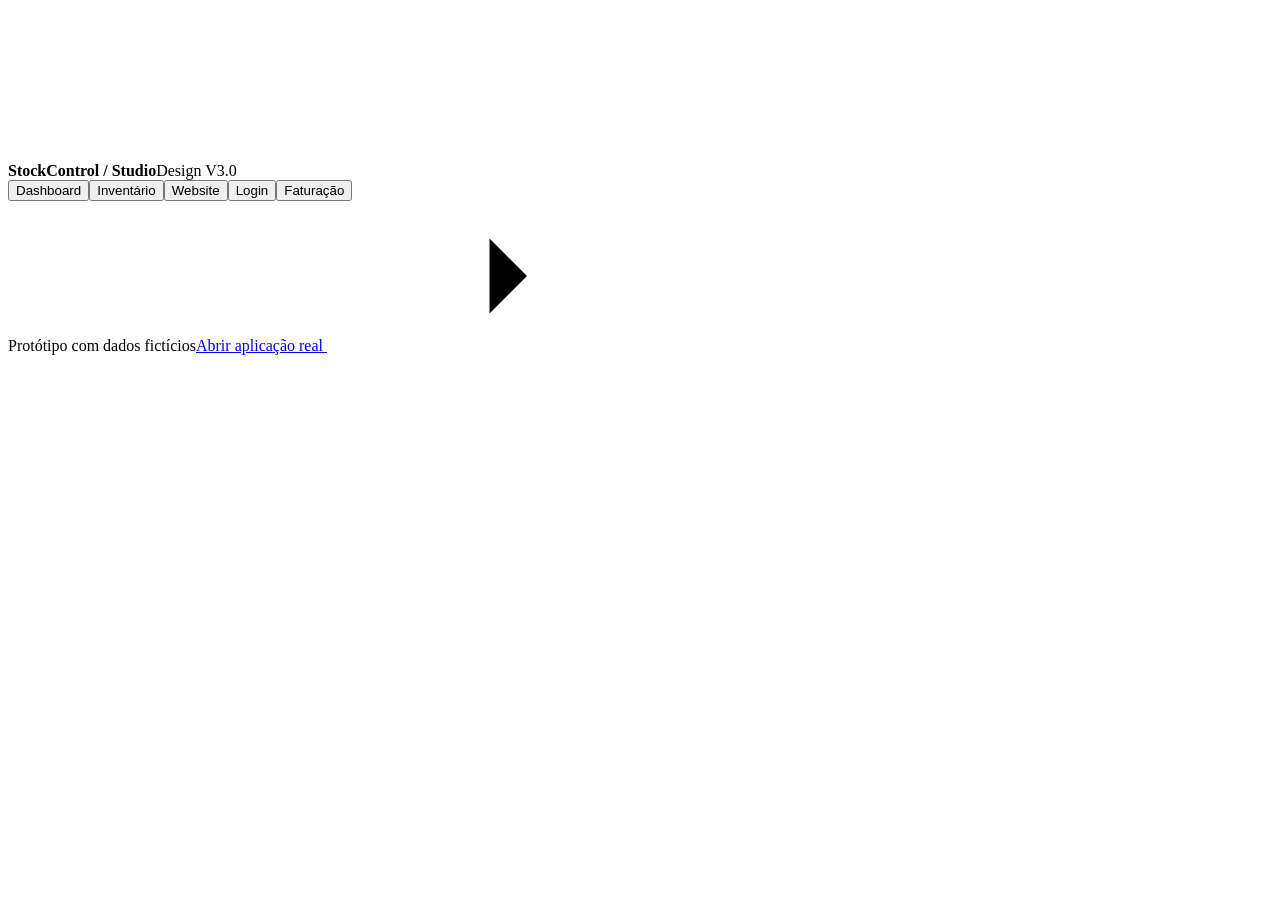
==== portal_php/public/assets/design-v3/index.html @ a8cc41ec "feat(design-v3): add index.html for validated preview" ====
<!doctype html>
<html lang="pt-PT">
<head>
<meta charset="UTF-8"><meta name="viewport" content="width=device-width,initial-scale=1">
<meta name="theme-color" content="#101a2a">
<title>StockControl · Design V3 — protótipo</title>
<link rel="stylesheet" href="styles.css">
</head>
<body>
<svg class="svg-defs" xmlns="http://www.w3.org/2000/svg"><defs>
<symbol id="ic-logo" viewBox="0 0 24 24"><path d="m12 2 9 5.1v9.8L12 22l-9-5.1V7.1L12 2Z"/><path d="M3.4 7.4 12 12l8.6-4.6M12 12v10"/></symbol>
<symbol id="ic-grid" viewBox="0 0 24 24"><rect x="3" y="3" width="7" height="7" rx="1.5"/><rect x="14" y="3" width="7" height="7" rx="1.5"/><rect x="3" y="14" width="7" height="7" rx="1.5"/><rect x="14" y="14" width="7" height="7" rx="1.5"/></symbol>
<symbol id="ic-package" viewBox="0 0 24 24"><path d="m12 2 9 5v10l-9 5-9-5V7l9-5Z"/><path d="m3 7 9 5 9-5M12 12v10M8 4.2l9 5"/></symbol>
<symbol id="ic-arrows" viewBox="0 0 24 24"><path d="M4 7h16m-4-4 4 4-4 4M20 17H4m4-4-4 4 4 4"/></symbol>
<symbol id="ic-layers" viewBox="0 0 24 24"><path d="m12 3 9 5-9 5-9-5 9-5Zm-9 10 9 5 9-5M3 18l9 4 9-4"/></symbol>
<symbol id="ic-scan" viewBox="0 0 24 24"><path d="M8 3H4v5m12-5h4v5M4 16v5h4m12-5v5h-4M7 12h10M8 9v6m3-6v6m3-6v6m3-6v6"/></symbol>
<symbol id="ic-chart" viewBox="0 0 24 24"><path d="M3 20h18M6 16V9m6 7V4m6 12v-6"/></symbol>
<symbol id="ic-file" viewBox="0 0 24 24"><path d="M6 2h8l5 5v15H6a2 2 0 0 1-2-2V4a2 2 0 0 1 2-2ZM14 2v6h5M9 13h7m-7 4h7"/></symbol>
<symbol id="ic-mail" viewBox="0 0 24 24"><rect x="3" y="5" width="18" height="14" rx="2"/><path d="m3 7 9 6 9-6"/></symbol>
<symbol id="ic-credit" viewBox="0 0 24 24"><rect x="2" y="5" width="20" height="14" rx="3"/><path d="M2 10h20M6 15h6"/></symbol>
<symbol id="ic-settings" viewBox="0 0 24 24"><path d="M12 2v3m0 14v3M4.9 4.9l2.1 2.1m10 10 2.1 2.1M2 12h3m14 0h3M4.9 19.1 7 17m10-10 2.1-2.1"/><circle cx="12" cy="12" r="4"/></symbol>
<symbol id="ic-search" viewBox="0 0 24 24"><circle cx="10.5" cy="10.5" r="6.5"/><path d="m16 16 5 5"/></symbol>
<symbol id="ic-bell" viewBox="0 0 24 24"><path d="M18 8a6 6 0 0 0-12 0c0 7-3 7-3 9h18c0-2-3-2-3-9M10 21h4"/></symbol>
<symbol id="ic-plus" viewBox="0 0 24 24"><path d="M12 5v14M5 12h14"/></symbol>
<symbol id="ic-arrow" viewBox="0 0 24 24"><path d="M4 12h16m-6-6 6 6-6 6"/></symbol>
<symbol id="ic-chevron" viewBox="0 0 24 24"><path d="m9 6 6 6-6 6"/></symbol>
<symbol id="ic-down" viewBox="0 0 24 24"><path d="m6 9 6 6 6-6"/></symbol>
<symbol id="ic-download" viewBox="0 0 24 24"><path d="M12 3v12m-5-5 5 5 5-5M4 18v3h16v-3"/></symbol>
<symbol id="ic-check" viewBox="0 0 24 24"><path d="m4 12 5 5L20 6"/></symbol>
<symbol id="ic-alert" viewBox="0 0 24 24"><path d="m12 3 10 18H2L12 3Zm0 7v4m0 3v.5"/></symbol>
<symbol id="ic-trend" viewBox="0 0 24 24"><path d="m3 17 6-6 4 4 8-8m-7 0h7v7"/></symbol>
<symbol id="ic-clock" viewBox="0 0 24 24"><circle cx="12" cy="12" r="9"/><path d="M12 7v5l3 2"/></symbol>
<symbol id="ic-dots" viewBox="0 0 24 24"><circle cx="5" cy="12" r="1"/><circle cx="12" cy="12" r="1"/><circle cx="19" cy="12" r="1"/></symbol>
<symbol id="ic-shield" viewBox="0 0 24 24"><path d="m12 2 8 4v6c0 5-3.5 8-8 10-4.5-2-8-5-8-10V6l8-4Z"/><path d="m9 12 2 2 4-4"/></symbol>
<symbol id="ic-lock" viewBox="0 0 24 24"><rect x="4" y="10" width="16" height="11" rx="2"/><path d="M8 10V7a4 4 0 0 1 8 0v3"/></symbol>
<symbol id="ic-user" viewBox="0 0 24 24"><circle cx="12" cy="8" r="4"/><path d="M4 21c0-5 3-7 8-7s8 2 8 7"/></symbol>
<symbol id="ic-menu" viewBox="0 0 24 24"><path d="M3 6h18M3 12h18M3 18h18"/></symbol>
<symbol id="ic-close" viewBox="0 0 24 24"><path d="M5 5 19 19M19 5 5 19"/></symbol>
</defs></svg>
<div class="preview-top" id="previewTop"><div class="preview-left"><span class="preview-light"></span><strong>StockControl / Studio</strong><span class="preview-version">Design V3.0</span></div><div class="preview-switch" role="tablist" aria-label="Ecrãs"><button class="active" data-screen="dashboard">Dashboard</button><button data-screen="inventory">Inventário</button><button data-screen="home">Website</button><button data-screen="login">Login</button><button data-screen="billing">Faturação</button></div><div class="preview-right"><span>Protótipo com dados fictícios</span><a href="../../../?page=login">Abrir aplicação real <svg class="icon"><use href="#ic-arrow"/></svg></a></div></div>
<div id="screen-dashboard" class="screen active"></div>
<div id="screen-inventory" class="screen"></div>
<div id="screen-home" class="screen"></div>
<div id="screen-login" class="screen"></div>
<div id="screen-billing" class="screen"></div>
<div id="toast" class="toast" role="status" aria-live="polite"></div>
<div id="modal-host"></div>
<script src="app.js"></script>
</body></html>
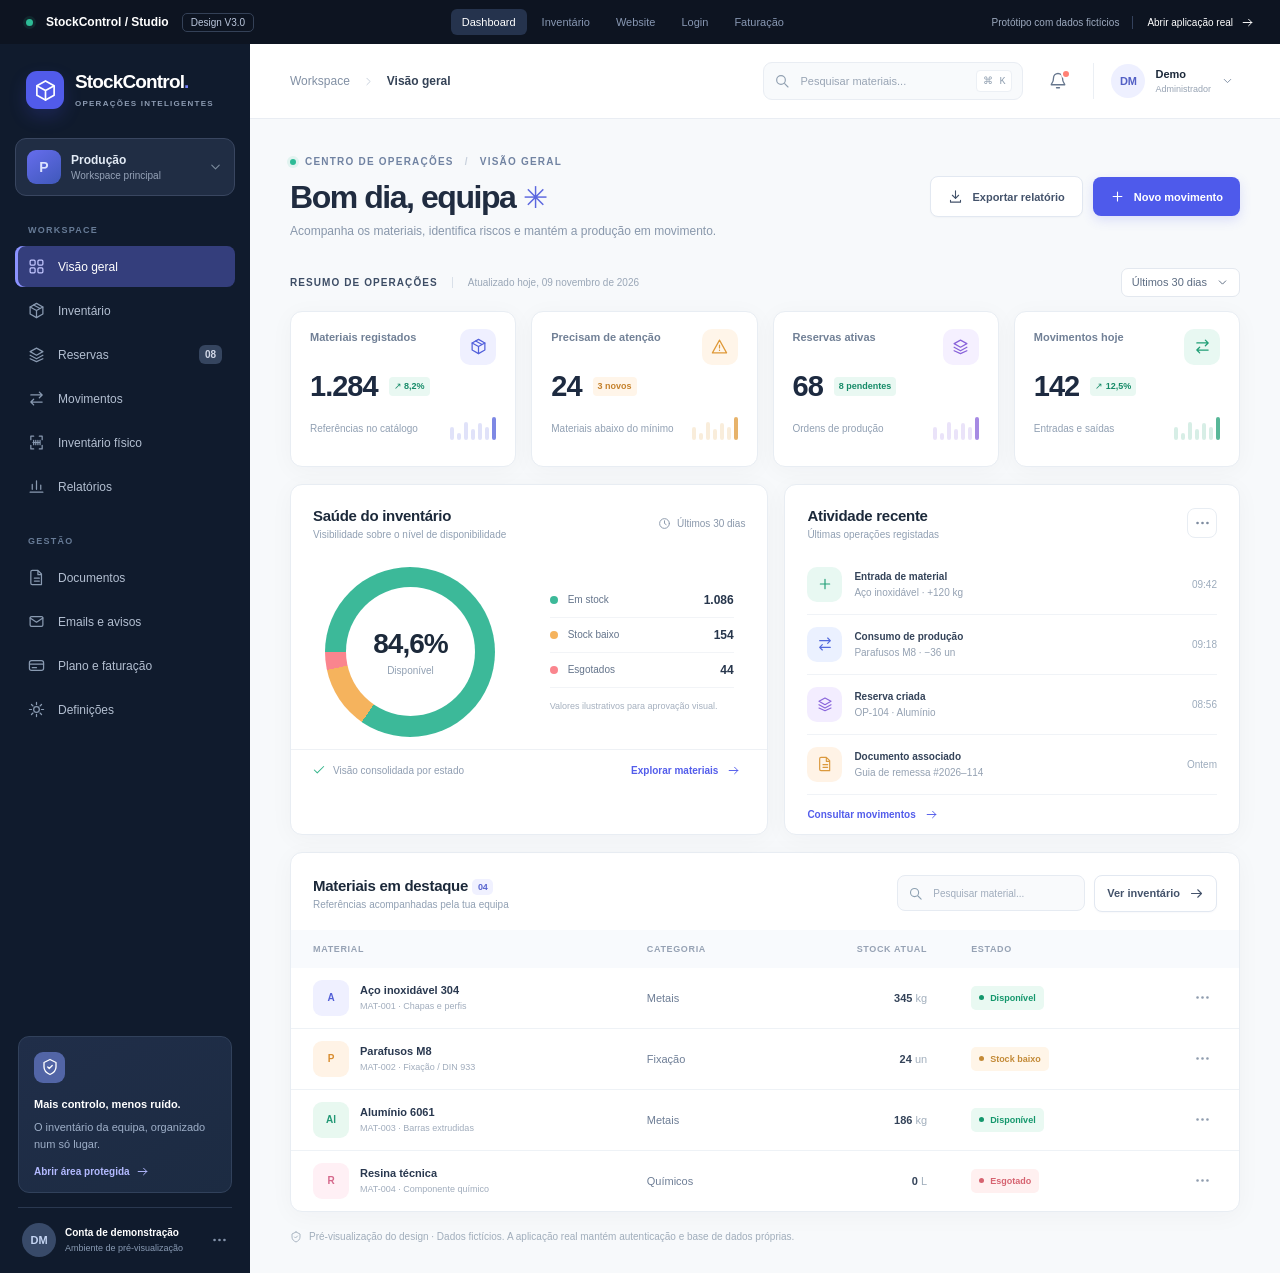
==== commit dfbc425b: "chore(design-v3): preserve original source newline in index.html" ====
--- a/portal_php/public/assets/design-v3/index.html
+++ b/portal_php/public/assets/design-v3/index.html
@@ -46,4 +46,4 @@
 <div id="toast" class="toast" role="status" aria-live="polite"></div>
 <div id="modal-host"></div>
 <script src="app.js"></script>
-</body></html>+</body></html>
--- a/portal_php/public/assets/design-v3/styles.css
+++ b/portal_php/public/assets/design-v3/styles.css
@@ -0,0 +1,6 @@
+:root{--ink:#1c293a;--muted:#8290a4;--line:#e8edf2;--panel:#fff;--canvas:#f7f9fb;--blue:#4d57ea;--navy:#131d2e;--teal:#0f9d80;--shadow:0 4px 25px rgba(28,41,58,.035);font-family:Inter,ui-sans-serif,-apple-system,BlinkMacSystemFont,"Segoe UI",sans-serif;color:var(--ink);font-synthesis:none}*{box-sizing:border-box}body{margin:0;background:#eef1f6;font-size:14px}button,input,select{font:inherit}button{cursor:pointer}a{color:inherit;text-decoration:none}.svg-defs{position:absolute;width:0;height:0;pointer-events:none;overflow:hidden}.icon{width:18px;height:18px;stroke:currentColor;stroke-width:1.75;fill:none;stroke-linecap:round;stroke-linejoin:round;flex-shrink:0;vertical-align:middle}button{border:0;background:transparent;color:inherit}button:focus-visible,a:focus-visible,input:focus-visible,select:focus-visible{outline:3px solid rgba(78,88,236,.33);outline-offset:2px}.screen{display:none}.screen.active{display:block}.preview-top{height:44px;background:#0d1421;color:#cbd4e2;display:flex;align-items:center;justify-content:space-between;gap:18px;padding:0 26px;position:relative;z-index:10;font-size:11px}.preview-left,.preview-right,.preview-switch{display:flex;align-items:center;gap:13px}.preview-left strong{color:#fff;font-weight:700;font-size:12px}.preview-light,.pulse-dot{width:7px;height:7px;border-radius:100%;background:#2dbb96;display:inline-block;box-shadow:0 0 0 3px rgba(45,187,150,.11)}.preview-version{color:#bac6dc;border:1px solid #344157;padding:3px 8px;border-radius:5px;font-size:10px}.preview-switch{height:100%;gap:4px}.preview-switch button{font-size:11px;color:#8898b3;padding:7px 11px;border-radius:6px}.preview-switch button.active{background:#25334d;color:#fff}.preview-right{font-size:10px;color:#9eabc0}.preview-right a{display:flex;align-items:center;gap:8px;color:white;border-left:1px solid #33415c;padding-left:14px}.preview-right .icon{width:13px;height:13px}.app-shell{display:flex;min-height:calc(100vh - 44px)}.app-sidebar{width:250px;min-width:250px;background:#101b2d;color:#9aa8be;display:flex;flex-direction:column;min-height:calc(100vh - 44px);padding:27px 15px 12px;position:relative}.sb-brand{display:flex;align-items:center;gap:11px;padding:0 11px 29px;color:white}.brand-symbol{width:38px;height:38px;border-radius:11px;background:#515bea;color:white;display:grid;place-items:center;box-shadow:0 8px 18px rgba(76,81,234,.2)}.brand-symbol .icon{width:23px;height:23px}.sb-brand strong{font-size:19px;letter-spacing:-.85px;line-height:1}.brand-period{color:#7984ff}.sb-brand small{display:block;font-size:8px;font-weight:700;letter-spacing:1.24px;margin-top:8px;color:#8c9bb2}.sidebar-close{display:none!important}.workspace{width:100%;height:58px;padding:8px 11px;border:1px solid #394660;border-radius:11px;background:#202d44;display:flex;align-items:center;gap:10px;color:#e2eaf5;text-align:left}.workspace-letter{display:grid;place-items:center;width:34px;height:34px;border-radius:9px;font-weight:800;color:#dce3ff;background:linear-gradient(145deg,#666ded,#3f58ba)}.workspace-info{flex:1}.workspace-info b,.workspace-info small{display:block}.workspace-info b{font-size:12px}.workspace-info small{font-size:10px;color:#95a2b7;margin-top:3px}.workspace .icon{width:15px;transform:rotate(0);color:#7b8a9c}.nav-section-title{font-size:9px;font-weight:800;letter-spacing:1.25px;color:#677b96;margin:29px 13px 11px}.sidenav{display:grid;gap:3px}.nav-item{width:100%;display:flex;align-items:center;text-align:left;gap:13px;padding:0 13px;height:41px;color:#b3bfd1;border-radius:8px;font-size:12px;font-weight:500}.nav-item .icon{height:17px;width:17px;color:#899ab1}.nav-item span{flex:1}.nav-item:hover{background:#1a2940;color:white}.nav-item.is-active{background:#343e7c;color:white;box-shadow:inset 3px 0 0 #8b93ff}.nav-item.is-active .icon{color:#c3c7ff}.nav-badge{font-size:10px;font-weight:700;color:#d3d9e8;background:#35455f;min-width:23px;text-align:center;padding:4px 5px;border-radius:6px}.sidebar-foot{margin-top:auto;padding:28px 3px 2px}.sidetip{background:linear-gradient(150deg,#202e49,#1c2b42);border:1px solid #31415b;border-radius:11px;padding:15px 15px 14px}.sidetip-icon{width:31px;height:31px;display:grid;place-items:center;background:#5265a6;color:white;border-radius:9px;margin-bottom:12px}.sidetip b{color:white;font-size:11px}.sidetip p{font-size:11px;line-height:1.55;color:#9eafc8;margin:8px 0 12px}.sidetip a{display:flex;align-items:center;gap:6px;color:#b3baff;font-weight:700;font-size:10px}.sidetip a .icon{height:13px;width:13px}.account-row{border-top:1px solid #2a3850;padding:15px 4px 2px;margin-top:14px;display:flex;align-items:center;gap:9px;text-align:left;color:#fff;width:100%}.avatar{height:34px;width:34px;border-radius:50%;display:grid;place-items:center;font-size:11px;font-weight:800}.avatar.navy{background:#384a69;color:#c5d5f3}.avatar.lavender{background:#eef0ff;color:#5360c5}.account-row span:nth-child(2){flex:1}.account-row strong,.account-row small{display:block}.account-row strong{font-size:10px}.account-row small{font-size:9px;color:#899bb4;margin-top:5px}.account-row>.icon{width:17px;color:#8392a9}.app-body{flex:1;min-width:0;background:var(--canvas)}.app-topbar{height:75px;background:#fff;border-bottom:1px solid #e9edf3;display:flex;align-items:center;justify-content:space-between;padding:0 40px;gap:24px}.topbar-left,.topbar-actions{display:flex;align-items:center;gap:12px}.topbar-left{font-size:12px;color:#8290a4}.topbar-left .icon{width:13px;height:13px;color:#c6cfdb}.topbar-left strong{font-size:12px;color:#344256}.topbar-actions{gap:18px}.global-search{height:38px;border:1px solid #e9edf3;background:#f8fafc;border-radius:9px;min-width:260px;display:flex;align-items:center;padding:0 10px;gap:8px;color:#91a0b1}.global-search .icon{width:16px;height:16px}.global-search input{border:none;background:transparent;flex:1;min-width:0;outline:none;font-size:11px;color:#263347}.global-search input::placeholder{color:#98a4b4}.global-search kbd{font-size:10px;background:#fff;padding:4px 6px;border:1px solid #ecf0f5;border-radius:4px;white-space:nowrap}.icon-button{height:34px;width:34px;display:grid;place-items:center;border-radius:9px}.notify{position:relative}.notify .icon{color:#66768d}.notify i{width:6px;height:6px;border-radius:50%;background:#ff8175;border:2px solid #fff;position:absolute;top:5px;right:4px;box-sizing:content-box}.notify-wrap{position:relative}.notify-panel{position:absolute;right:0;top:45px;width:275px;background:#fff;border:1px solid var(--line);box-shadow:0 15px 40px #101d3040;border-radius:12px;padding:18px;z-index:20}.notify-panel b{font-size:13px}.notify-panel p{font-size:12px;line-height:1.6;color:#8290a4}.notify-panel button{color:#4d57ea;font-size:11px;font-weight:700}.header-user{border-left:1px solid #ebeff4;padding-left:17px;display:flex;align-items:center;gap:10px}.header-user .user-text{text-align:left;display:grid;gap:4px}.header-user b{font-size:11px}.header-user small{font-size:9px;color:#97a3b3}.header-user>.icon{width:13px;color:#8290a4}.mobile-menu{display:none}.main-area{padding:37px 40px 30px;max-width:1500px;margin:auto}.page-header{display:flex;align-items:center;justify-content:space-between;gap:20px;margin-bottom:30px}.eyebrow{color:#7183a2;letter-spacing:1.22px;font-weight:800;font-size:10px;display:flex;align-items:center;gap:9px}.eyebrow .pulse-dot{height:6px;width:6px}.eyebrow-divider{color:#c7d0dc;margin:0 2px}.page-header h1{font-size:32px;letter-spacing:-1.45px;font-weight:780;color:#202c40;line-height:1.15;margin:12px 0 8px}.greeting-dot{color:#5b67df;font-size:30px;font-weight:400}.page-header p{font-size:12px;color:#8897ab;margin:0}.header-buttons{display:flex;align-items:center;gap:10px;flex-shrink:0}.btn{border-radius:8px;padding:12px 17px;display:inline-flex;align-items:center;gap:9px;justify-content:center;font-size:11px;font-weight:700;white-space:nowrap;transition:transform .12s,box-shadow .12s}.btn:hover{transform:translateY(-1px)}.btn .icon{height:15px;width:15px}.btn-white{border:1px solid #e2e8f1;background:#fff;color:#44536b;box-shadow:0 1px 2px #1c293a07}.btn-main{background:#4e5aeb;color:#fff;box-shadow:0 4px 12px #4e5aeb2b}.btn-main:hover{background:#414ad6}.overview-head{display:flex;align-items:center;justify-content:space-between;margin-bottom:14px}.overview-head>div{display:flex;align-items:center;gap:14px}.overview-head span{font-size:10px;letter-spacing:1.08px;color:#3d4d65;font-weight:800}.overview-head small{color:#9aa7b7;font-size:10px;border-left:1px solid #d9e0e9;padding-left:15px}.period-btn{color:#5b6b81;font-size:11px;border:1px solid #e3e8ef;border-radius:7px;background:#fff;padding:7px 10px;display:flex;align-items:center;gap:9px}.period-btn .icon{width:13px;height:13px}.stats-grid{display:grid;grid-template-columns:repeat(4,minmax(0,1fr));gap:15px}.stat-card{min-height:156px;background:#fff;border:1px solid #e8edf3;border-radius:12px;box-shadow:var(--shadow);padding:19px 19px 17px;overflow:hidden}.stat-head{display:flex;align-items:flex-start;justify-content:space-between;gap:10px;color:#718096;font-size:11px;font-weight:600}.stat-icon{height:36px;width:36px;display:grid;place-items:center;border-radius:10px;margin-top:-2px}.stat-icon .icon{height:17px;width:17px}.c-blue{background:#eff0ff;color:#5360db}.c-orange{background:#fff5e9;color:#df9a3a}.c-violet{background:#f5f0ff;color:#8963da}.c-green{background:#e8f8f2;color:#219f76}.c-red{background:#fff0f2;color:#da6273}.stat-value{display:flex;align-items:center;gap:11px;font-size:29px;font-weight:780;letter-spacing:-1px;margin:5px 0 14px;line-height:1.15;color:#1d2a40}.stat-change{font-size:9px;letter-spacing:0;font-weight:700;color:#168b68;background:#e9f8f2;padding:4px 5px;border-radius:4px;white-space:nowrap}.stat-change.warn{color:#c5812b;background:#fff5e9}.stat-bottom{display:flex;align-items:center;justify-content:space-between;color:#91a0b3;font-size:10px;gap:5px}.mini-spark{display:flex;align-items:end;gap:3px;height:23px;background:none}.mini-spark i{height:13px;width:4px;border-radius:2px;background:currentColor;opacity:.18}.mini-spark i:nth-child(2){height:7px}.mini-spark i:nth-child(3){height:18px}.mini-spark i:nth-child(4){height:11px}.mini-spark i:nth-child(5){height:17px}.mini-spark i:nth-child(6){height:13px}.mini-spark i:nth-child(7){height:23px;opacity:.75}.dashboard-grid{margin-top:17px;display:grid;grid-template-columns:1.05fr 1fr;gap:16px}.card{background:#fff;border:1px solid #e8edf3;border-radius:12px;box-shadow:var(--shadow);min-width:0}.stock-card,.activity-card{min-height:310px}.card-head{padding:22px 22px 15px;display:flex;align-items:center;justify-content:space-between;gap:12px}.card-head h2{font-size:15px;letter-spacing:-.28px;font-weight:760;margin:0 0 5px}.card-head p{font-size:10px;color:#91a0b3;margin:0}.head-chip{display:inline-flex;align-items:center;gap:6px;color:#8997aa;font-size:10px}.head-chip .icon{width:13px;height:13px}.health-layout{display:flex;align-items:center;justify-content:center;gap:55px;padding:12px 20px 12px}.donut-wrap{position:relative}.donut{height:170px;width:170px;border-radius:50%;background:conic-gradient(#3cb999 0 84.6%,#f5b35d 84.6% 96.6%,#fa858e 96.6% 100%);display:grid;place-items:center;transform:rotate(-90deg)}.donut-inner{width:129px;height:129px;background:white;border-radius:50%;display:flex;align-items:center;justify-content:center;flex-direction:column;transform:rotate(90deg)}.donut-inner strong{font-size:28px;letter-spacing:-1px}.donut-inner span{font-size:10px;color:#91a0b3;margin-top:5px}.health-legend{width:184px}.health-legend>div{display:flex;align-items:center;gap:10px;padding:10px 0;border-bottom:1px solid #f2f4f7;font-size:10px;color:#64748b}.legend-dot{width:8px;height:8px;border-radius:50%;flex-shrink:0}.legend-dot.green{background:#3cb999}.legend-dot.orange{background:#f5b35d}.legend-dot.red{background:#fa858e}.health-legend strong{color:#27364c;font-size:12px;margin-left:auto}.health-legend p{font-size:9px;line-height:1.4;color:#a4afbe;margin-top:12px}.health-bottom{padding:13px 21px;display:flex;justify-content:space-between;border-top:1px solid #eef1f5;gap:5px;align-items:center}.health-bottom span{display:flex;align-items:center;gap:7px;color:#8f9db1;font-size:10px}.health-bottom span .icon{color:#35b58b;width:14px;height:14px}.health-bottom button,.card-bottom-link{color:#535deb;font-weight:700;font-size:10px;display:flex;align-items:center;gap:9px}.health-bottom button .icon,.card-bottom-link .icon{width:13px;height:13px}.round-more{height:30px;width:30px;border:1px solid #e8edf3;border-radius:8px;display:grid;place-items:center;color:#7e8ca0}.round-more .icon{width:17px}.activity-list{padding:0 22px}.activity-row{display:flex;align-items:center;gap:12px;padding:12px 0;border-bottom:1px solid #f0f3f7}.activity-icon{width:35px;height:35px;border-radius:10px;display:grid;place-items:center;flex-shrink:0}.activity-icon.green{background:#e8f8f2;color:#219f76}.activity-icon.blue{background:#ebf1ff;color:#5369dd}.activity-icon.violet{background:#f3edff;color:#8a66db}.activity-icon.orange{background:#fff3e6;color:#db993d}.activity-icon .icon{width:16px;height:16px}.activity-row>span:nth-child(2){flex:1;min-width:0}.activity-row b,.activity-row small{display:block}.activity-row b{font-size:10px;color:#344359;font-weight:750}.activity-row small{font-size:10px;color:#94a1b2;margin-top:5px}.activity-row time{font-size:10px;color:#9cabbc}.activity-card .card-bottom-link{padding:13px 22px;margin-top:0}.recent-card{margin-top:17px}.recent-head{padding-bottom:18px}.count-tag{color:#5865cf;background:#f0f1ff;padding:3px 6px;border-radius:5px;font-size:9px;vertical-align:middle}.card-tools{display:flex;align-items:center;gap:9px}.table-search{border:1px solid #e6ebf2;background:#f9fafc;border-radius:8px;height:36px;min-width:188px;display:flex;align-items:center;padding:0 10px;gap:8px;color:#8da0b1}.table-search input{width:100%;font-size:10px;color:#27354a;border:0;outline:none;background:transparent}.table-search input::placeholder{color:#a0acbc}.table-search .icon{height:15px;width:15px}.compact{padding:10px 12px}.table-scroll{overflow-x:auto}.inventory-table{border-collapse:collapse;width:100%;min-width:650px}.inventory-table th{background:#f8fafd;color:#96a2b4;font-size:9px;font-weight:800;letter-spacing:.65px;text-transform:uppercase;padding:14px 22px;text-align:left;white-space:nowrap}.inventory-table th.numeric{text-align:right}.inventory-table td{border-bottom:1px solid #eef2f6;padding:12px 22px;font-size:11px;color:#6e7e96}.inventory-table tbody tr:last-child td{border-bottom:0}.inventory-table td.numeric{text-align:right;font-weight:750;color:#344359;white-space:nowrap}.unit{font-weight:400;color:#a2afbd}.material-name{display:flex;align-items:center;gap:11px;min-width:180px}.material-icon{width:36px;height:36px;border-radius:9px;display:grid;place-items:center;font-size:10px;font-weight:800;flex-shrink:0}.material-icon.indigo{color:#5360d7;background:#eff0ff}.material-icon.orange{color:#d98d30;background:#fff3e6}.material-icon.green{color:#229875;background:#e8f8f0}.material-icon.pink{color:#d5688b;background:#fff0f5}.material-icon.blue{color:#4b8ab8;background:#ebf6ff}.material-icon.violet{color:#8566c7;background:#f4effe}.material-name b,.material-name small{display:block;white-space:nowrap}.material-name b{font-size:11px;color:#29384f;font-weight:750}.material-name small{font-size:9px;color:#a0acbc;margin-top:5px}.status{display:inline-flex;align-items:center;gap:6px;font-size:9px;font-weight:700;border-radius:5px;padding:7px 8px;white-space:nowrap}.status>span{height:5px;width:5px;border-radius:50%;background:currentColor}.status.green{background:#e9f9f2;color:#14976c}.status.orange{background:#fff5e8;color:#c38a37}.status.red{background:#fff0f0;color:#d66370}.td-action{text-align:right}.mini-more{color:#8f9cae}.mini-more .icon{width:17px;height:17px}.demo-footer{margin:19px 0 0;display:flex;gap:7px;align-items:center;color:#a0adbb;font-size:10px}.demo-footer .icon{width:12px;height:12px}.empty-state{display:flex;flex-direction:column;align-items:center;gap:9px;padding:28px;color:#93a2b5}.empty-state .icon{height:26px;width:26px}.empty-state b{color:#40516a}.inventory-page-head{margin-bottom:24px}.inventory-summary{display:grid;grid-template-columns:repeat(3,1fr);gap:15px}.inventory-full-card{margin-top:18px}.inventory-search{min-width:245px}.filter-tabs{display:flex;gap:7px;border-bottom:1px solid #ebeff5;padding:0 20px 13px;overflow-x:auto}.filter-chip{border:1px solid #e9edf3;color:#7b8ba0;border-radius:7px;padding:8px 13px;font-size:10px;white-space:nowrap}.filter-chip.active{background:#eaf0ff;border-color:#e1e7ff;color:#4857d3;font-weight:750}.table-footer{display:flex;justify-content:space-between;padding:18px 22px;color:#91a0b1;font-size:10px;border-top:1px solid #edf1f5}.billing-intro{display:flex;align-items:center;justify-content:space-between;padding:30px;gap:20px;background:linear-gradient(105deg,#ffffff 60%,#f0f2ff)}.billing-state{display:flex;gap:19px;align-items:center}.billing-mark{height:60px;width:60px;border-radius:14px;background:#e8ebff;display:grid;place-items:center;color:#5360de}.billing-mark .icon{height:26px;width:26px}.billing-state small{font-size:10px;letter-spacing:1px;color:#8591a4;font-weight:800}.billing-state h2{font-size:23px;margin:8px 0}.billing-state p{font-size:11px;color:#8797ab;margin:0}.billing-demo-tag{border-radius:7px;background:#ecedf9;color:#686caa;font-size:10px;font-weight:700;padding:9px 13px}.plans-header{display:flex;justify-content:space-between;align-items:end;margin-top:38px;margin-bottom:22px}.plans-header h2{font-size:26px;letter-spacing:-.8px;margin:10px 0 8px}.plans-header p{color:#91a0b3;font-size:12px;margin:0}.billing-period{display:flex;gap:3px;border:1px solid #e8ecf2;background:white;padding:4px;border-radius:9px}.billing-period button{font-size:11px;border-radius:6px;padding:9px 18px;color:#7f8fa3}.billing-period button.active{background:#1a2943;color:white}.plans-grid{display:grid;grid-template-columns:repeat(2,1fr);gap:16px}.plan-card{padding:28px;position:relative}.plan-card.featured{border-color:#b7befd}.popular{position:absolute;right:25px;top:26px;font-size:9px;color:#4c57d8;background:#edf0ff;border-radius:4px;font-weight:800;padding:6px 8px}.plan-kicker{font-size:10px;letter-spacing:1.2px;font-weight:800;color:#7c8aa2}.plan-card h3{font-size:24px;letter-spacing:-.8px;margin:12px 0 8px}.plan-card p{font-size:11px;color:#8a9aaf;margin:0}.plan-price{font-size:21px;font-weight:800;margin:27px 0 20px;letter-spacing:-.3px}.plan-price small{display:block;color:#a0aebb;font-size:11px;font-weight:400;margin-top:7px;letter-spacing:0}.plan-action{width:100%}.plan-divider{height:1px;background:#e9edf3;margin:25px 0}.plan-card>b{font-size:11px}.plan-card ul{list-style:none;margin:15px 0 0;padding:0;display:grid;gap:14px}.plan-card li{display:flex;gap:10px;align-items:center;font-size:11px;color:#697c95}.plan-card li .icon{width:15px;height:15px;color:#17a37a}.pricing-disclaimer{font-size:10px;color:#9aabbc;margin-top:21px}.landing{background:#fff;min-height:calc(100vh - 44px)}.landing-nav{height:85px;display:flex;align-items:center;justify-content:space-between;max-width:1300px;margin:auto;padding:0 38px}.landing-brand,.login-wordmark{display:flex;align-items:center;gap:12px}.landing-brand b,.login-wordmark b{font-size:23px;letter-spacing:-.9px}.landing-links{display:flex;align-items:center;gap:38px;color:#6b7a90;font-size:12px;font-weight:600}.landing-links button{font-weight:600}.landing-hero{background:radial-gradient(ellipse at 75% 5%,#e6eafa 0,transparent 43%),linear-gradient(180deg,#f7f9fd,#f1f5fc);min-height:590px;padding:105px max(calc((100% - 1240px)/2),42px) 100px;display:grid;grid-template-columns:1.1fr .9fr;gap:75px;align-items:center}.landing-tag{display:inline-flex;gap:9px;align-items:center;letter-spacing:1.1px;font-weight:800;font-size:10px;color:#596ac1;background:#e9edfc;padding:11px 13px;border-radius:7px}.landing-headline h1{font-size:clamp(45px,4.2vw,66px);line-height:1.11;letter-spacing:-2.8px;color:#1c2a40;margin:30px 0 20px;font-weight:800}.landing-headline h1 em{font-style:normal;color:#4f5fe5}.landing-headline>p{max-width:490px;color:#7f8ca1;font-size:14px;line-height:1.85}.landing-buttons{display:flex;align-items:center;gap:12px;margin-top:32px}.landing-buttons .btn{padding:15px 19px;font-size:12px}.trust-note{display:flex;gap:8px;align-items:center;color:#8090a3;font-size:10px;margin-top:33px}.trust-note .icon{width:15px;height:15px;color:#31ae8c}.landing-visual{background:#fff;border:1px solid #e5ebf5;border-radius:18px;box-shadow:0 35px 80px rgba(48,62,96,.13);padding:22px;transform:rotate(1deg)}.landing-visual-label{font-size:10px;font-weight:800;color:#475970;letter-spacing:.7px;display:flex;align-items:center;justify-content:space-between;gap:8px}.demo-pill{background:#ebf9f4;color:#13916d;font-size:9px;padding:6px 8px;border-radius:6px;letter-spacing:0}.landing-visual-grid{display:grid;grid-template-columns:1fr 1fr;gap:12px;margin-top:21px}.landing-visual-stat{background:#f7f9fc;border:1px solid #eff2f8;border-radius:10px;padding:19px}.landing-visual-stat span{display:block;font-size:10px;color:#8796ab}.landing-visual-stat strong{font-size:29px;display:block;margin:9px 0}.landing-visual-stat small{font-size:10px;color:#1c9d7c}.landing-chart{border:1px solid #eff1f7;border-radius:12px;padding:19px;margin-top:14px}.landing-chart-head{display:flex;justify-content:space-between;font-size:11px}.landing-chart-head span{color:#9aabba;font-size:10px}.bar-track{height:125px;display:flex;align-items:end;gap:12px;justify-content:center;border-bottom:1px solid #e9edf3;padding:0 14px;margin-top:20px}.bar-track i{flex:1;background:linear-gradient(#aeb5fc,#5866ec);border-radius:5px 5px 0 0}.bar-track i:nth-child(even){background:linear-gradient(#a4dbcd,#40ae96)}.chart-days{display:flex;justify-content:space-between;margin-top:11px;color:#9caabd;font-size:9px;letter-spacing:1px}.landing-visual-bottom{margin-top:16px;display:flex;align-items:center;justify-content:space-between;color:#9ba8b9;font-size:10px}.benefits{max-width:1260px;margin:0 auto;padding:100px 35px}.benefits-title h2{font-size:31px;letter-spacing:-1px;margin:17px 0 10px}.benefits-title p{color:#8998ac}.benefits-grid{display:grid;grid-template-columns:repeat(3,1fr);gap:17px;margin-top:35px}.benefits-grid article{border:1px solid #e8edf3;border-radius:14px;padding:27px}.benefit-icon{width:48px;height:48px;border-radius:13px;display:grid;place-items:center}.benefit-icon .icon{width:24px;height:24px}.benefits-grid h3{font-size:16px;margin:23px 0 8px}.benefits-grid p{font-size:12px;line-height:1.7;color:#8d9db0;min-height:45px}.benefits-grid a{display:inline-flex;gap:8px;align-items:center;font-weight:750;color:#4d59df;font-size:11px;margin-top:15px}.benefits-grid a .icon{width:14px}.landing-footer{border-top:1px solid #edf0f4;padding:27px 40px;display:flex;justify-content:space-between;color:#8e9db1;font-size:11px}.login-wrap{display:grid;grid-template-columns:48% 52%;min-height:calc(100vh - 44px);background:#fff}.login-showcase{padding:34px 57px 25px;background:#131d31;min-height:840px;color:#fff;display:flex;flex-direction:column;overflow:hidden;position:relative}.login-wordmark{align-self:flex-start;color:#fff}.login-wordmark .brand-symbol{height:39px;width:39px}.login-wordmark b{font-size:19px}.login-art{height:340px;position:relative;margin:30px auto 0;width:450px;max-width:100%;display:grid;place-items:center}.login-art-ring{border:1px solid rgba(132,151,215,.19);border-radius:50%;position:absolute}.login-art-ring.outer{height:300px;width:300px;box-shadow:0 0 0 43px rgba(80,103,171,.05),0 0 0 93px rgba(80,103,171,.025)}.login-art-ring.inner{height:205px;width:205px}.login-art-center{width:112px;height:112px;background:linear-gradient(135deg,#6d7df5,#3743a5);border-radius:30px;display:grid;place-items:center;box-shadow:0 20px 70px #4e63ed55;transform:rotate(-8deg)}.login-art-center .icon{width:65px;height:65px;stroke-width:1.15;transform:rotate(8deg)}.login-art-label{position:absolute;font-size:10px;color:#c4cee9;background:rgba(41,59,91,.86);border:1px solid #364762;padding:12px 14px;border-radius:10px;display:flex;align-items:center;gap:8px}.login-art-label .icon{width:15px;height:15px;color:#72d6b8}.login-art-label.left{left:0;top:80px}.login-art-label.right{right:0;bottom:85px}.login-showcase-bottom{margin-top:0}.login-showcase-bottom .eyebrow{color:#91a0be}.login-showcase-bottom h2{font-size:43px;line-height:1.19;letter-spacing:-1.5px;margin:22px 0}.login-showcase-bottom h2 em{font-style:normal;color:#a5acff}.login-showcase-bottom p{max-width:390px;color:#a1aec5;font-size:12px;line-height:1.8}.login-legal{margin-top:auto;padding-top:43px;display:flex;justify-content:space-between;color:#71829c;font-size:9px;letter-spacing:1px}.login-form-area{display:flex;align-items:center;justify-content:center;position:relative;padding:60px 45px}.login-form-nav{position:absolute;top:48px;left:56px;right:56px;display:flex;justify-content:space-between;color:#8694a9;font-size:11px}.login-form-nav button{color:#7282a0;font-size:11px}.login-form-nav button .icon{width:13px;height:13px;transform:rotate(180deg)}.login-form-card{width:100%;max-width:435px}.login-icon{width:45px;height:45px;border-radius:12px;background:#edf0ff;color:#4f5de6;display:grid;place-items:center;margin-bottom:28px}.login-icon .icon{height:22px;width:22px}.login-form-card h1{font-size:33px;letter-spacing:-1.2px;margin:14px 0 9px}.login-form-card>p{font-size:12px;color:#8d9bb0;line-height:1.6;margin:0 0 29px}.login-form-card form{display:grid;gap:17px}.login-form-card form>label{font-size:11px;font-weight:750;color:#42536a}.login-form-card label>span{font-size:10px;font-weight:400;color:#98a5b8}.input-field{height:49px;margin-top:10px;border:1px solid #e6ebf1;border-radius:9px;display:flex;align-items:center;gap:12px;padding:0 13px;color:#94a3b6;background:#fff}.input-field:focus-within{border-color:#737ef0;box-shadow:0 0 0 3px #eef0ff}.input-field .icon{width:17px;height:17px}.input-field input{border:0;outline:0;flex:1;min-width:0;color:#29364c;font-size:12px}.input-field input::placeholder{color:#abb6c5}.input-field button{font-size:10px;color:#5360dd;font-weight:700}.form-footnote{display:flex;align-items:center;gap:8px;color:#93a3b5;font-size:10px;margin:2px 0 0}.form-footnote .icon{height:14px;width:14px;color:#2eab87}.login-cta{margin-top:2px;padding:16px;font-size:12px}.login-separator{position:relative;text-align:center;color:#a3b1bf;font-size:11px;margin:26px 0}.login-separator:before{content:'';height:1px;background:#edf0f4;position:absolute;top:50%;left:0;right:0}.login-separator span{position:relative;background:#fff;padding:0 14px}.demo-login{width:100%;padding:14px}.login-form-footer{position:absolute;bottom:28px;font-size:10px;color:#9eadbc}.toast{position:fixed;bottom:25px;right:25px;background:#13213a;color:#fff;border:1px solid #43536c;border-radius:10px;padding:14px 18px;box-shadow:0 15px 40px #111d3150;font-size:12px;z-index:200;max-width:340px;display:none}.toast.show{display:block}.modal-overlay{position:fixed;inset:0;background:#101b2e91;z-index:100;display:grid;place-items:center;padding:18px;backdrop-filter:blur(3px)}.modal-card{position:relative;background:#fff;border-radius:16px;max-width:455px;width:100%;box-shadow:0 30px 90px #101b2e40;padding:32px}.modal-card .eyebrow{margin-bottom:12px}.modal-card h2{font-size:24px;letter-spacing:-.8px;margin:12px 0}.modal-card p{font-size:12px;color:#91a0b3;line-height:1.6}.modal-card form{display:grid;gap:16px;margin:25px 0 20px}.modal-card form label{display:grid;gap:8px;font-weight:750;font-size:11px}.modal-card form input,.modal-card form select{padding:11px;border:1px solid #e5ebf2;border-radius:8px;font-size:12px;color:#27354a;background:white}.modal-submit{margin-top:5px}.close-modal{position:absolute;right:18px;top:18px;color:#8593a6}.modal-summary{display:grid;grid-template-columns:1fr 1fr;gap:9px;margin:23px 0}.modal-summary div{background:#f8fafd;border-radius:9px;padding:15px}.modal-summary small{display:block;color:#91a0b3;font-size:10px}.modal-summary b{display:block;font-size:21px;margin-top:9px}.modal-note{font-size:10px!important;margin-top:20px!important}.capture .preview-top{display:none}.capture .app-shell,.capture .landing,.capture .login-wrap{min-height:100vh}
+@media(max-width:1180px){.app-sidebar{width:215px;min-width:215px}.main-area{padding:28px}.app-topbar{padding:0 28px}.stat-card{padding:15px}.health-layout{gap:20px}.landing-hero{gap:28px}.login-showcase{padding-left:30px;padding-right:30px}}
+@media(max-width:970px){.preview-right{display:none}.preview-top{justify-content:space-between}.global-search{min-width:190px}.header-user .user-text{display:none}.dashboard-grid{grid-template-columns:1fr}.stock-card,.activity-card{min-height:0}.stats-grid{grid-template-columns:repeat(2,1fr)}.health-layout{gap:70px}.inventory-summary{grid-template-columns:repeat(3,1fr)}.landing-hero{grid-template-columns:1fr;gap:55px;padding:70px 35px}.landing-visual{max-width:650px}.login-wrap{grid-template-columns:45% 55%}.login-art{transform:scale(.72);margin:-15px auto -10px}.login-showcase-bottom h2{font-size:34px}}
+@media(max-width:760px){.preview-top{height:auto;min-height:44px;flex-wrap:wrap;padding:8px 12px;gap:8px}.preview-switch{max-width:100%;overflow-x:auto}.preview-switch button{padding:7px 9px;white-space:nowrap}.preview-version{display:none}.app-shell{min-height:calc(100vh - 75px)}.app-sidebar{position:fixed;z-index:90;top:0;bottom:0;left:0;transform:translateX(-100%);transition:transform .2s;min-height:100vh;width:258px;box-shadow:0 0 40px #121d3050}.app-sidebar.sidebar-open{transform:none}.sidebar-close{display:grid!important;margin-left:auto}.sb-brand{padding-right:0}.app-topbar{height:63px;padding:0 17px}.mobile-menu{display:grid;margin-right:2px}.global-search{min-width:0;width:35px;height:35px;padding:0 9px}.global-search input,.global-search kbd{display:none}.topbar-actions{gap:7px}.header-user{padding-left:8px}.header-user>.icon{display:none}.main-area{padding:23px 17px}.page-header{align-items:flex-start;flex-direction:column;gap:20px;margin-bottom:26px}.page-header h1{font-size:29px}.page-header p{line-height:1.6}.header-buttons{flex-wrap:wrap}.overview-head>div{display:grid;gap:4px}.overview-head small{border:0;padding:0}.period-btn{white-space:nowrap}.stats-grid{gap:10px}.stat-card{min-height:145px;padding:15px}.stat-value{font-size:25px;gap:6px;flex-wrap:wrap}.stat-bottom{font-size:9px}.stat-change{font-size:8px}.dashboard-grid{gap:12px;margin-top:12px}.health-layout{gap:19px;padding:12px 5px}.donut{width:135px;height:135px}.donut-inner{width:106px;height:106px}.donut-inner strong{font-size:23px}.health-legend{width:160px}.head-chip{display:none}.card-head{padding:19px}.recent-head{align-items:flex-start;flex-direction:column}.card-tools{width:100%}.table-search{flex:1}.inventory-summary{grid-template-columns:1fr}.inventory-full-card{margin-top:13px}.filter-tabs{padding:0 12px 12px}.table-footer{flex-direction:column;gap:8px}.billing-intro{align-items:flex-start;flex-direction:column;padding:21px}.billing-state{align-items:flex-start}.billing-state h2{font-size:20px}.plans-header{align-items:flex-start;flex-direction:column;gap:22px}.plans-grid{grid-template-columns:1fr}.landing-nav{padding:0 18px;height:70px}.landing-links{display:none}.landing-nav .btn{font-size:10px;padding:10px}.landing-hero{padding:60px 19px}.landing-headline h1{font-size:43px;letter-spacing:-1.7px}.landing-hero .landing-visual{transform:none}.benefits{padding:60px 19px}.benefits-grid{grid-template-columns:1fr}.benefits-grid article{padding:22px}.benefits-grid article p{min-height:0}.landing-footer{padding:20px;flex-wrap:wrap;gap:9px}.login-wrap{grid-template-columns:1fr}.login-showcase{min-height:0;padding:22px 20px 24px}.login-art{display:none}.login-showcase-bottom{margin-top:42px}.login-showcase-bottom h2{font-size:30px;margin:16px 0}.login-legal{display:none}.login-form-area{padding:65px 22px 76px;min-height:680px}.login-form-nav{top:23px;left:22px;right:22px}.login-form-nav>span{display:none}.login-form-footer{bottom:22px}}
+@media(max-width:400px){.stat-head{font-size:10px}.stat-value{font-size:23px}.stat-change{font-size:8px}.health-layout{flex-direction:column}.health-legend{width:100%;max-width:240px}.health-bottom{gap:10px}.card-tools{flex-direction:column;align-items:stretch}.card-tools .btn{width:100%}.landing-buttons{flex-direction:column;align-items:stretch}.landing-visual-grid{gap:7px}.landing-visual-stat{padding:12px}.landing-headline h1{font-size:37px}.bar-track{gap:6px}}
+@media(prefers-reduced-motion:reduce){*,*:before,*:after{scroll-behavior:auto!important;transition:none!important;animation:none!important}}
